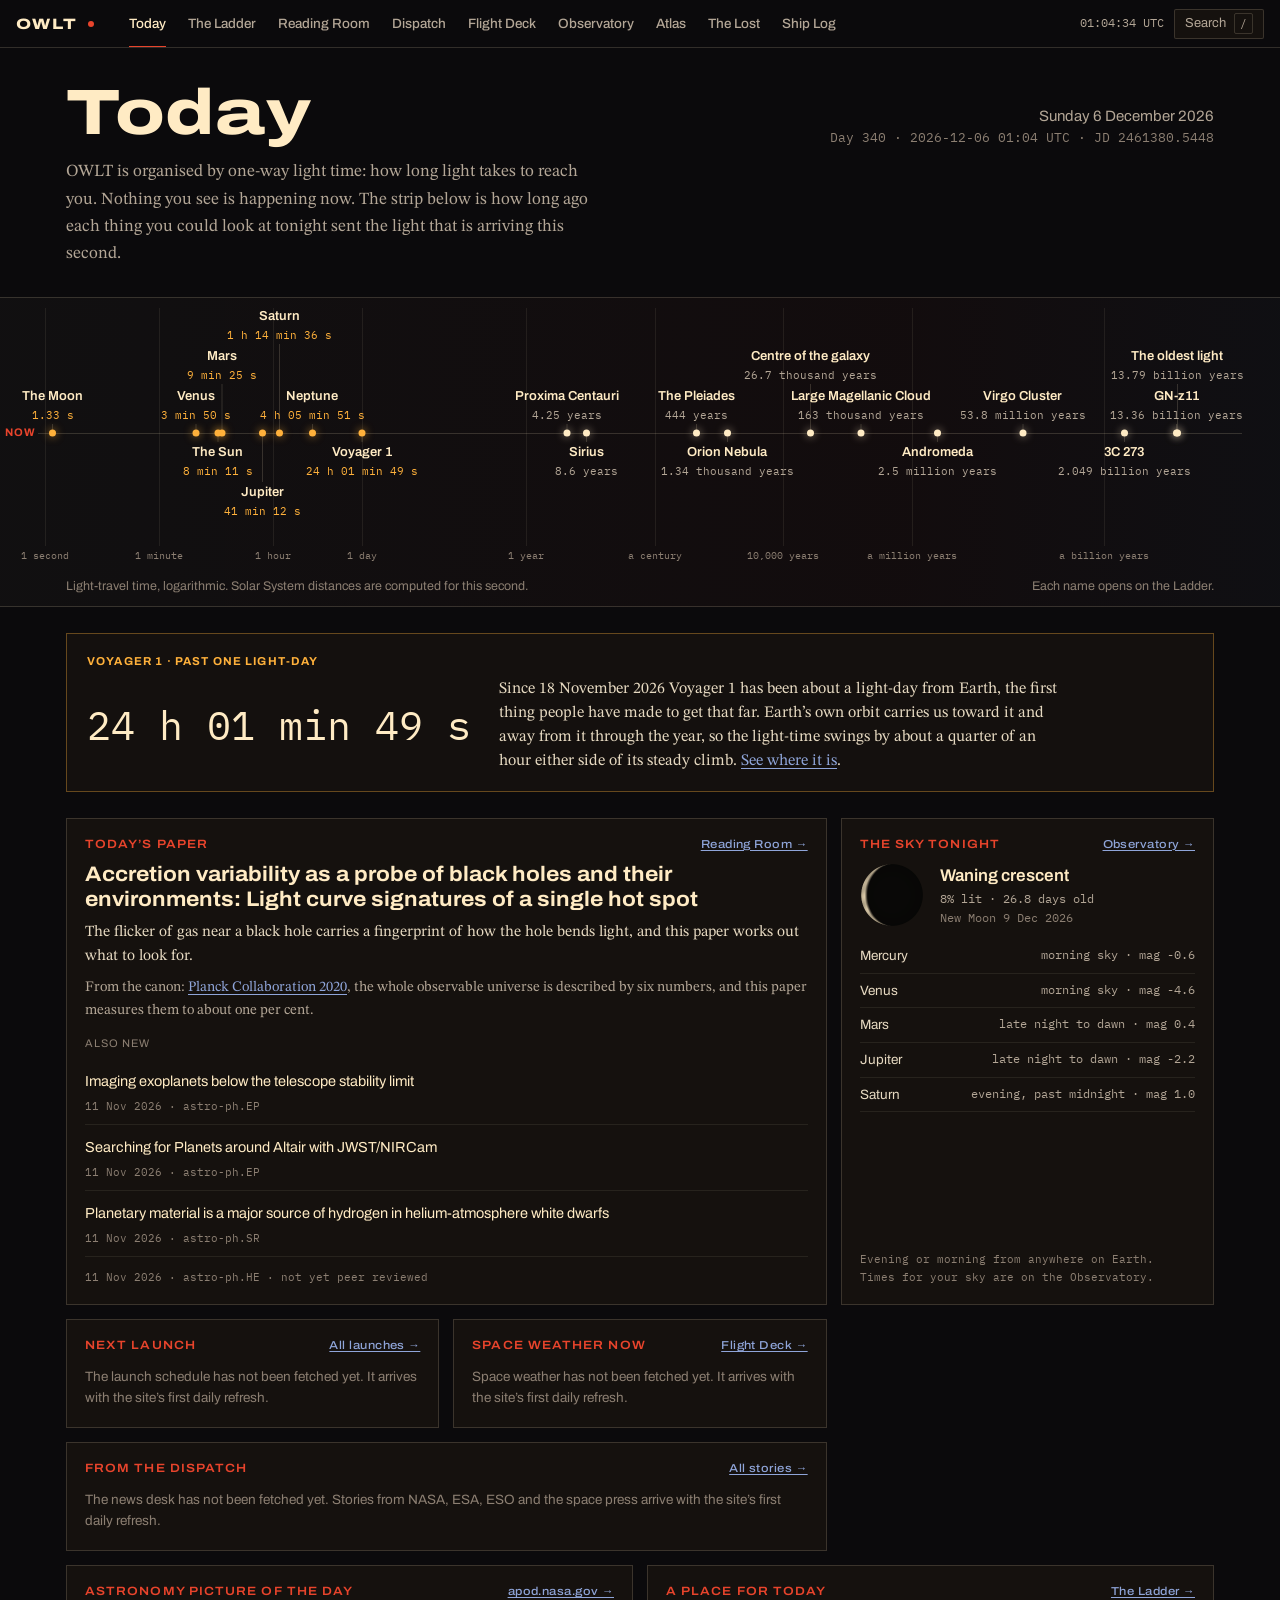
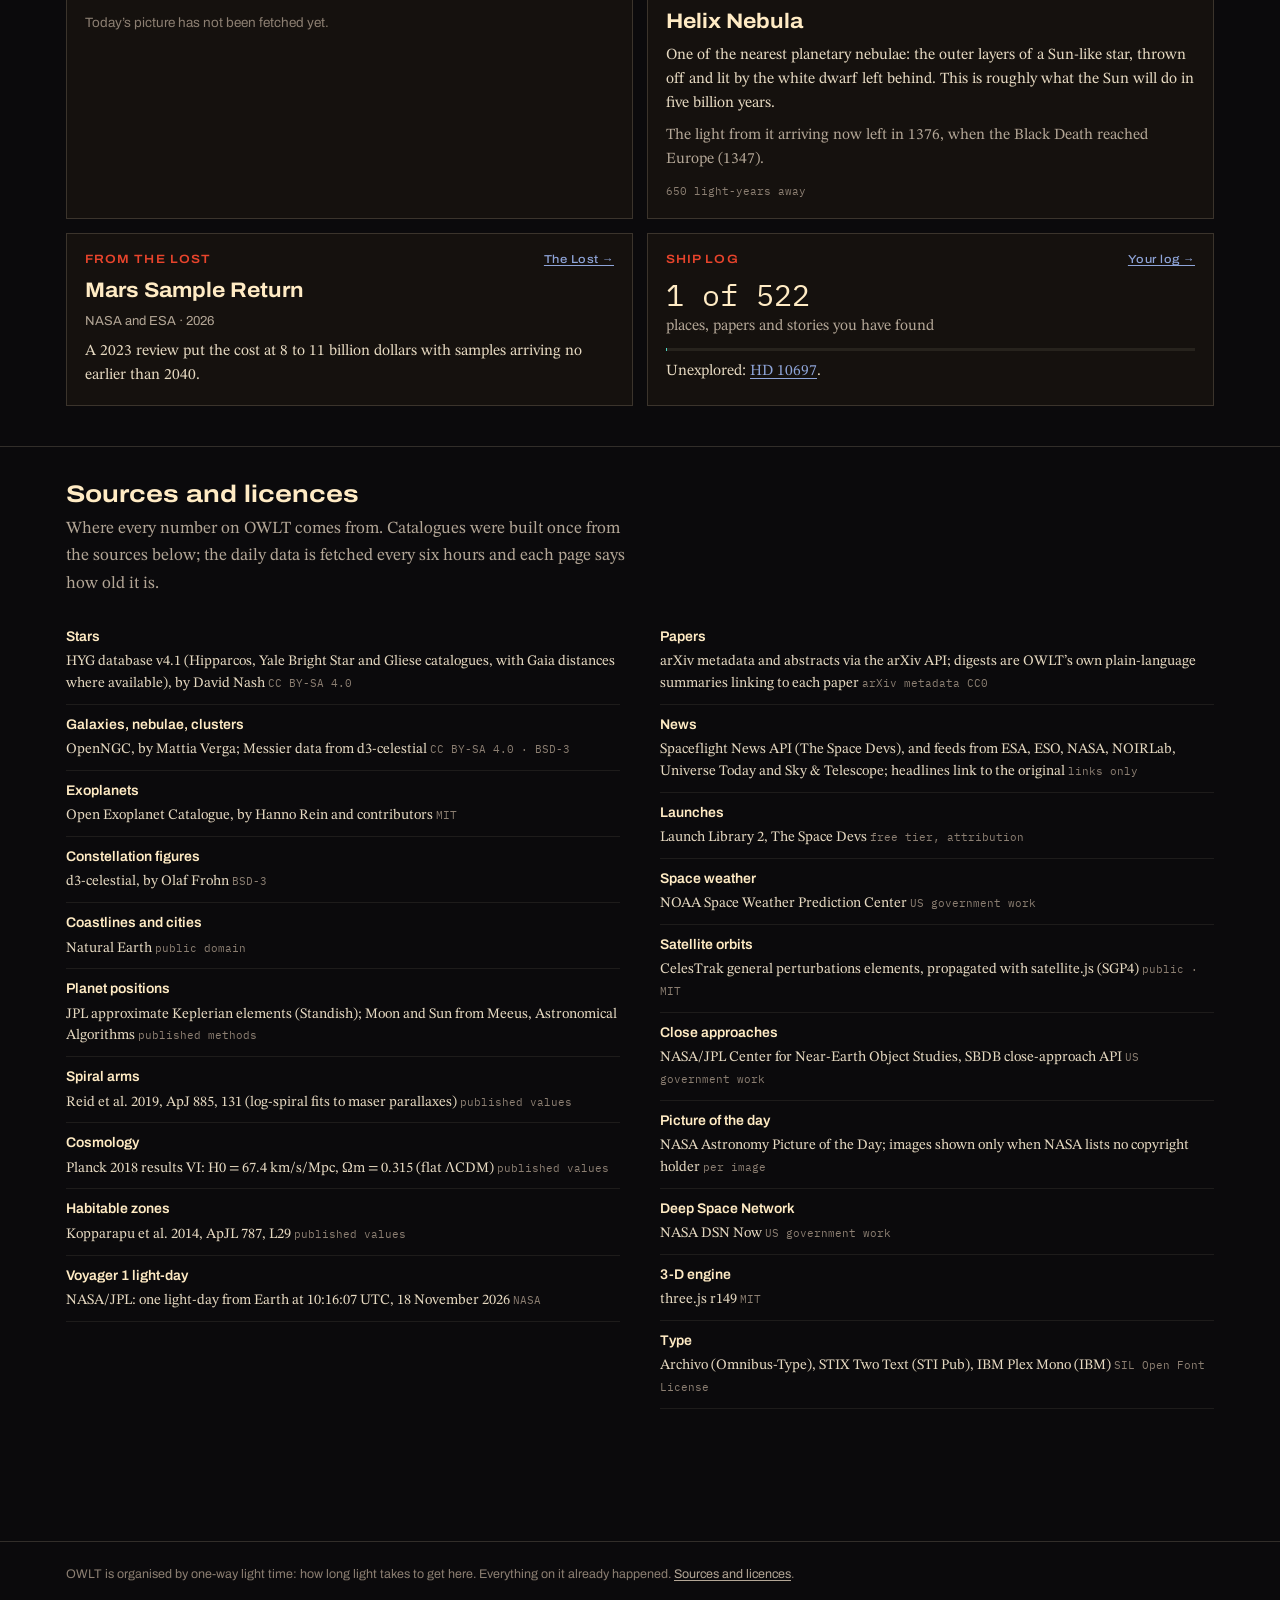
==== index.html @ fd139636 "Today: the light arriving now, Voyager's light-day, the day's paper, sky, launches, space weather, n" ====
<!doctype html>
<html lang="en">
<head>
<meta charset="utf-8">
<meta name="viewport" content="width=device-width,initial-scale=1,viewport-fit=cover">
<title>OWLT · Today</title>
<meta name="description" content="OWLT is organised by one-way light time: how long light takes to reach you. Today’s light, today’s paper, the sky tonight, launches, space weather and news.">
<link rel="stylesheet" href="css/core.css">
<style>
/* Today is an almanac page: one strip of the light arriving now, then the day in cards.
   The strip is the site's idea in one picture: everything you see already happened, and the axis is how long ago. */
.mast{padding-block:30px 8px}
.mast .row{display:flex;justify-content:space-between;align-items:flex-end;gap:12px 24px;flex-wrap:wrap}
.mast h1{font-size:clamp(34px,6vw,64px);font-stretch:125%;font-weight:800;letter-spacing:.01em}
.mast .date{font-family:var(--f-display);font-size:15px;color:var(--mute);text-align:right}
.mast .date b{display:block;font-family:var(--f-data);font-weight:400;font-size:13px;color:var(--faint);font-variant-numeric:tabular-nums}
.mast .lede{margin-top:10px;max-width:66ch;color:var(--mute);font-size:17px}

.strip-wrap{margin-top:22px;border-top:1px solid var(--hair);border-bottom:1px solid var(--hair);background:linear-gradient(90deg,rgba(255,235,196,.025),rgba(232,68,44,.03) 70%,rgba(143,165,217,.03))}
.strip-scroll{overflow-x:auto;scrollbar-width:thin;scrollbar-color:var(--dust3) transparent}
.strip{position:relative;height:270px;min-width:1100px;margin:0 auto;max-width:1400px}
.strip .axis{position:absolute;left:3%;right:3%;top:50%;height:1px;background:var(--hair)}
.strip .tick{position:absolute;top:10px;bottom:22px;width:1px;background:var(--hair2)}
.strip .tick span{position:absolute;bottom:-18px;left:0;transform:translateX(-50%);font-family:var(--f-data);font-size:10px;color:var(--faint);white-space:nowrap}
.strip .m{position:absolute;transform:translateX(-50%);text-decoration:none;color:var(--text);text-align:center;white-space:nowrap;font-family:var(--f-display)}
.strip .m::before{content:"";position:absolute;left:50%;width:1px;background:var(--hair);transform:translateX(-50%)}
.strip .m.up::before{top:100%;height:var(--h,9px)}
.strip .m.dn::before{bottom:100%;height:var(--h,9px)}
.strip .m .dot{position:absolute;left:50%;width:7px;height:7px;border-radius:50%;transform:translate(-50%,-50%);background:var(--starlight);box-shadow:0 0 8px rgba(255,235,196,.6)}
.strip .m.up .dot{top:calc(100% + var(--h,9px))} .strip .m.dn .dot{bottom:calc(100% + var(--h,9px));transform:translate(-50%,50%)}
.strip .m.live .dot{background:var(--sodium);box-shadow:0 0 8px rgba(255,177,59,.7)}
.strip .m .n{display:block;font-size:13px;font-weight:600;color:var(--starlight)}
.strip .m .v{display:block;font-family:var(--f-data);font-size:11px;color:var(--mute);font-variant-numeric:tabular-nums}
.strip .m:hover .n{color:var(--o3)}
.strip .m.live .v{color:var(--sodium)}
.strip .now{position:absolute;left:.4%;top:50%;transform:translateY(-50%);font-family:var(--f-display);font-size:11px;font-weight:700;letter-spacing:.1em;color:var(--ha)}
.strip-cap{display:flex;justify-content:space-between;gap:16px;flex-wrap:wrap;padding-block:8px 10px;font-family:var(--f-display);font-size:12.5px;color:var(--faint)}

.event{margin-top:26px;display:grid;grid-template-columns:auto 1fr;gap:6px 28px;align-items:center;padding:18px 20px;border:1px solid rgba(255,177,59,.35);background:rgba(255,177,59,.035)}
.event .k{grid-column:1 / -1;font-family:var(--f-display);font-size:11.5px;font-weight:700;letter-spacing:.1em;text-transform:uppercase;color:var(--sodium)}
.event .clock{font-family:var(--f-data);font-size:clamp(26px,4vw,40px);color:var(--starlight);font-variant-numeric:tabular-nums;white-space:nowrap}
.event p{font-size:16px;line-height:1.5;max-width:70ch}
@media (max-width:700px){.event{grid-template-columns:1fr}}

.grid{display:grid;grid-template-columns:repeat(12,minmax(0,1fr));gap:14px;margin-top:26px;padding-bottom:40px}
.card{grid-column:span 4;border:1px solid var(--hair);background:var(--dust);padding:16px 18px 18px;min-width:0;display:flex;flex-direction:column}
.card.w8{grid-column:span 8} .card.w6{grid-column:span 6} .card.w12{grid-column:span 12}
.card > .eyebrow{margin-bottom:8px;display:flex;justify-content:space-between;gap:10px;align-items:baseline}
.card > .eyebrow a{font-family:var(--f-display);font-size:11.5px;letter-spacing:.04em;text-transform:none;font-weight:500}
.card h2{font-size:21px;line-height:1.2;font-stretch:108%}
.card h2 a{color:inherit;text-decoration:none} .card h2 a:hover{color:var(--o3)}
.card p{font-size:15.5px;line-height:1.55;margin-top:8px}
.card .meta{margin-top:auto;padding-top:12px;font-family:var(--f-data);font-size:11px;color:var(--faint)}
.card .empty{color:var(--faint);font-family:var(--f-display);font-size:13.5px;margin-top:4px}
@media (max-width:980px){.card,.card.w8,.card.w6{grid-column:span 6}}
@media (max-width:680px){.card,.card.w8,.card.w6,.card.w12{grid-column:span 12}}

.big{font-family:var(--f-data);font-size:30px;color:var(--starlight);font-variant-numeric:tabular-nums;line-height:1.15}
.moonrow{display:flex;gap:16px;align-items:center}
.moonrow canvas{flex:none}
.planets{list-style:none;margin:12px 0 0;padding:0}
.planets li{display:flex;justify-content:space-between;gap:10px;padding:6px 0;border-bottom:1px solid var(--hair2);font-family:var(--f-display);font-size:13.5px}
.planets li span:last-child{font-family:var(--f-data);font-size:12px;color:var(--mute);text-align:right}
.heads{list-style:none;margin:6px 0 0;padding:0}
.heads li{padding:9px 0;border-bottom:1px solid var(--hair2)}
.heads a{font-family:var(--f-display);font-size:14.5px;color:var(--starlight);text-decoration:none;line-height:1.35}
.heads a:hover{color:var(--o3)}
.heads .s{display:block;font-family:var(--f-data);font-size:10.5px;color:var(--faint);margin-top:3px}
.sw{display:grid;grid-template-columns:repeat(3,minmax(0,1fr));gap:10px;margin-top:6px}
.sw div{border-left:1px solid var(--hair);padding-left:10px}
.sw b{display:block;font-family:var(--f-data);font-weight:400;font-size:22px;color:var(--starlight)}
.sw span{font-family:var(--f-display);font-size:11.5px;color:var(--faint)}
.sw .hot b{color:var(--sodium)}
.apod img{display:block;width:100%;height:auto;max-height:340px;object-fit:cover;margin-top:6px;border:1px solid var(--hair2)}
.log-bar{height:3px;background:var(--hair2);margin-top:10px}
.log-bar i{display:block;height:100%;background:var(--o3)}

.sources{border-top:1px solid var(--hair);padding-block:34px 60px;scroll-margin-top:calc(var(--nav-h) + 10px)}
.sources h2{font-size:24px;font-stretch:118%}
.sources .lede{margin-top:8px;color:var(--mute);max-width:70ch}
.sources dl{columns:2 420px;column-gap:40px;margin:20px 0 0}
.sources .s{break-inside:avoid;padding:9px 0;border-bottom:1px solid var(--hair2)}
.sources dt{font-family:var(--f-display);font-size:14px;font-weight:600;color:var(--starlight)}
.sources dd{margin:3px 0 0;font-size:14.5px;line-height:1.5;color:var(--text)}
.sources dd small{font-family:var(--f-data);font-size:11px;color:var(--faint)}
</style>
</head>
<body>
<main>
  <header class="wrap mast">
    <div class="row"><h1>Today</h1><div class="date" id="date"></div></div>
    <p class="lede">OWLT is organised by one-way light time: how long light takes to reach you. Nothing you see is happening now. The strip below is how long ago each thing you could look at tonight sent the light that is arriving this second.</p>
  </header>
  <section class="strip-wrap" aria-label="The light arriving now">
    <div class="strip-scroll"><div class="strip" id="strip"><div class="axis"></div><div class="now">NOW</div></div></div>
    <div class="wrap strip-cap"><span>Light-travel time, logarithmic. Solar System distances are computed for this second.</span><span>Each name opens on the Ladder.</span></div>
  </section>
  <div class="wrap">
    <section class="event" id="event" hidden></section>
    <div class="grid" id="grid"></div>
  </div>
  <section class="sources" id="sources"><div class="wrap">
    <h2>Sources and licences</h2>
    <p class="lede">Where every number on OWLT comes from. Catalogues were built once from the sources below; the daily data is fetched every six hours and each page says how old it is.</p>
    <dl id="srcs"></dl>
  </div></section>
</main>
<script src="js/core.js"></script>
<script src="js/astro.js"></script>
<script src="js/registry.js"></script>
<script src="js/today.js"></script>
</body>
</html>
---- css/core.css ----
/* OWLT — shared design system.
   Layout: one fixed 48px bar; below it every section owns its own design language.
   Colour is taken from the sky itself, not from a swatch tool:
     --ha        hydrogen-alpha emission, 656.28 nm
     --o3        doubly ionised oxygen [O III], 500.7 nm   (interactive states only)
     --sodium    sodium D line, 589.0 nm                    (warnings, lamps)
     --bstar     a B-class star, ~15 000 K blackbody        (links, data highlights)
     --starlight a G-class star, ~5 800 K blackbody         (this is "white")
   The ground is warm because the sky is: most stars are K and M dwarfs.
   One committed dark look on purpose: this is a night sky. */
:root{
  color-scheme:dark;
  --void:#0B0A0C; --dust:#15110E; --dust2:#1F1914; --dust3:#2B231C;
  --starlight:#FFEBC4; --text:#E6D9C1; --mute:#B3A696; --faint:#8C7F72;
  --ha:#E8442C; --o3:#4FD8C4; --sodium:#FFB13B; --bstar:#8FA5D9;
  --hair:rgba(255,235,196,.16); --hair2:rgba(255,235,196,.08);
  --f-display:"OWLT Display","Archivo","Helvetica Neue",Arial,sans-serif;
  --f-text:"OWLT Text","STIX Two Text","Iowan Old Style","Palatino Linotype",Georgia,serif;
  --f-data:"OWLT Mono","IBM Plex Mono",ui-monospace,"SF Mono","Cascadia Mono",Menlo,Consolas,monospace;
  --nav-h:48px;
  --gut-l:max(16px,env(safe-area-inset-left,0px)); --gut-r:max(16px,env(safe-area-inset-right,0px));
  --ease:cubic-bezier(.2,.7,.3,1);
  padding:env(safe-area-inset-top,0px) 0 env(safe-area-inset-bottom,0px);
}
@font-face{font-family:"OWLT Display";src:url(../fonts/archivo-var.woff2) format("woff2");font-weight:100 900;font-stretch:62% 125%;font-display:swap}
@font-face{font-family:"OWLT Text";src:url(../fonts/stix-var.woff2) format("woff2");font-weight:400 700;font-style:normal;font-display:swap}
@font-face{font-family:"OWLT Text";src:url(../fonts/stix-var-italic.woff2) format("woff2");font-weight:400 700;font-style:italic;font-display:swap}
@font-face{font-family:"OWLT Mono";src:url(../fonts/plex-mono-400.woff2) format("woff2");font-weight:400;font-display:swap}
@font-face{font-family:"OWLT Mono";src:url(../fonts/plex-mono-500.woff2) format("woff2");font-weight:500;font-display:swap}

*,*::before,*::after{box-sizing:border-box}
html{height:100%;-webkit-text-size-adjust:100%}
body{margin:0;min-height:100%;background:var(--void);color:var(--text);font-family:var(--f-text);font-size:17px;line-height:1.6;
  -webkit-font-smoothing:antialiased;text-rendering:optimizeLegibility}
h1,h2,h3,h4{font-family:var(--f-display);font-stretch:112%;font-weight:700;line-height:1.1;margin:0;color:var(--starlight);text-wrap:balance}
p{margin:0}
a{color:var(--bstar);text-decoration-thickness:1px;text-underline-offset:.18em}
a:hover{color:var(--o3)}
button,input,select{font:inherit;color:inherit}
:focus-visible{outline:1px solid var(--o3);outline-offset:3px}
img{max-width:100%}
[hidden]{display:none!important}
.num{font-family:var(--f-data);font-variant-numeric:tabular-nums;font-feature-settings:"tnum" 1,"zero" 1}
.sr{position:absolute;width:1px;height:1px;overflow:hidden;clip-path:inset(50%);white-space:nowrap}

/* ── navigation bar ── */
#owlt-nav{position:fixed;inset:0 0 auto 0;height:calc(var(--nav-h) + env(safe-area-inset-top,0px));z-index:200;
  padding:env(safe-area-inset-top,0px) var(--gut-r) 0 var(--gut-l);display:flex;align-items:stretch;gap:4px;
  background:var(--void);border-bottom:1px solid var(--hair)}
#owlt-nav .mark{display:flex;align-items:center;padding-right:14px;margin-right:6px;text-decoration:none;
  font-family:var(--f-display);font-stretch:125%;font-weight:800;font-size:15px;letter-spacing:.14em;color:var(--starlight);flex:none}
#owlt-nav .mark::after{content:"";width:6px;height:6px;margin-left:10px;background:var(--ha);border-radius:50%}
#owlt-nav nav{display:flex;align-items:stretch;flex:1;min-width:0;overflow-x:auto;scrollbar-width:none}
#owlt-nav nav::-webkit-scrollbar{display:none}
#owlt-nav nav a{position:relative;display:flex;align-items:center;padding:0 11px;white-space:nowrap;text-decoration:none;
  font-family:var(--f-display);font-stretch:100%;font-weight:500;font-size:13.5px;color:var(--mute);transition:color .18s}
#owlt-nav nav a:hover{color:var(--starlight)}
#owlt-nav nav a[aria-current=page]{color:var(--starlight)}
#owlt-nav nav a[aria-current=page]::after{content:"";position:absolute;left:11px;right:11px;bottom:-1px;height:2px;background:var(--ha)}
#owlt-nav .tools{display:flex;align-items:center;gap:10px;flex:none;padding-left:8px}
#owlt-nav .clock{font-family:var(--f-data);font-size:11.5px;color:var(--mute);font-variant-numeric:tabular-nums}
.owlt-find{display:flex;align-items:center;gap:8px;height:30px;padding:0 10px;background:var(--dust);border:1px solid var(--hair);
  border-radius:2px;color:var(--mute);cursor:pointer;font-family:var(--f-display);font-size:13px}
.owlt-find:hover{border-color:var(--o3);color:var(--o3)}
.owlt-find kbd{font-family:var(--f-data);font-size:10.5px;padding:1px 5px;border:1px solid var(--hair);border-radius:2px;color:var(--mute)}
body.has-nav{padding-top:var(--nav-h)}
@media (max-width:820px){#owlt-nav .clock{display:none}.owlt-find span{display:none}}

/* ── search palette ── */
#owlt-pal{position:fixed;inset:0;z-index:400;display:none;justify-content:center;align-items:flex-start;
  padding:calc(var(--nav-h) + env(safe-area-inset-top,0px) + 5vh) var(--gut-r) 0 var(--gut-l);background:rgba(6,5,7,.84)}
#owlt-pal.on{display:flex}
#owlt-pal .box{width:min(640px,100%);background:var(--dust);border:1px solid var(--hair);display:flex;flex-direction:column;max-height:70vh}
#owlt-pal input{width:100%;padding:15px 16px;background:transparent;border:0;border-bottom:1px solid var(--hair);outline:0;
  color:var(--starlight);font-family:var(--f-display);font-size:17px}
#owlt-pal input::placeholder{color:var(--faint)}
#owlt-pal .list{overflow-y:auto;scrollbar-width:thin;scrollbar-color:var(--dust3) transparent}
#owlt-pal .grp{padding:9px 16px 4px;font-family:var(--f-display);font-size:12px;font-weight:600;color:var(--faint)}
#owlt-pal a.it{display:flex;align-items:baseline;gap:12px;padding:8px 16px;text-decoration:none;color:var(--text);border-left:2px solid transparent}
#owlt-pal a.it .n{flex:1;min-width:0;overflow:hidden;text-overflow:ellipsis;white-space:nowrap;font-family:var(--f-display);font-size:14.5px}
#owlt-pal a.it .k{flex:none;font-family:var(--f-display);font-size:11.5px;color:var(--ha)}
#owlt-pal a.it .d{flex:none;font-family:var(--f-data);font-size:11px;color:var(--mute);max-width:40%;overflow:hidden;text-overflow:ellipsis;white-space:nowrap}
#owlt-pal a.it.sel{background:var(--dust2);border-left-color:var(--o3)}
#owlt-pal a.it.sel .n{color:var(--o3)}
#owlt-pal .foot{display:flex;gap:16px;flex-wrap:wrap;padding:9px 16px;border-top:1px solid var(--hair);font-family:var(--f-data);font-size:10.5px;color:var(--faint)}

/* ── shared pieces ── */
.wrap{max-width:1180px;margin:0 auto;padding-left:var(--gut-l);padding-right:var(--gut-r)}
.btn{display:inline-flex;align-items:center;gap:8px;min-height:32px;padding:0 13px;background:transparent;border:1px solid var(--hair);
  border-radius:2px;color:var(--text);cursor:pointer;font-family:var(--f-display);font-size:13px;font-weight:500;text-decoration:none;
  white-space:nowrap;transition:border-color .18s,color .18s,background .18s}
.btn:hover{border-color:var(--o3);color:var(--o3)}
.btn[aria-pressed=true],.btn.on{border-color:var(--o3);color:var(--o3);background:rgba(79,216,196,.07)}
.btn:disabled{opacity:.45;cursor:default;border-color:var(--hair);color:var(--mute)}
.chip{display:inline-flex;align-items:center;gap:6px;padding:2px 9px;border:1px solid var(--hair);border-radius:999px;
  font-family:var(--f-display);font-size:12px;color:var(--mute);text-decoration:none;white-space:nowrap;max-width:100%;overflow:hidden;text-overflow:ellipsis}
a.chip:hover{border-color:var(--o3);color:var(--o3)}
.chip.unseen{border-style:dashed}
.chip .dot{width:5px;height:5px;border-radius:50%;background:currentColor;flex:none}
.stamp{font-family:var(--f-data);font-size:10.5px;color:var(--faint);font-variant-numeric:tabular-nums}
.stamp b{font-weight:400;color:var(--mute)}
.stamp.stale b{color:var(--sodium)}
.kv{display:grid;grid-template-columns:auto 1fr;gap:5px 18px;margin:0}
.kv dt{font-family:var(--f-display);color:var(--mute);font-size:12.5px}
.kv dd{margin:0;font-family:var(--f-data);font-variant-numeric:tabular-nums;color:var(--starlight);font-size:12.5px;text-align:right;min-width:0;overflow-wrap:anywhere}
.threads{display:flex;flex-wrap:wrap;gap:6px;align-items:center}
.threads .lead{font-family:var(--f-display);font-size:12.5px;color:var(--faint);margin-right:4px}
.notice{padding:10px 14px;border:1px solid var(--hair);border-left:2px solid var(--sodium);background:var(--dust);
  font-family:var(--f-display);font-size:13px;color:var(--text)}
.eyebrow{font-family:var(--f-display);font-stretch:112%;font-weight:600;font-size:12px;letter-spacing:.09em;text-transform:uppercase;color:var(--ha)}
#owlt-foot{margin-top:72px;border-top:1px solid var(--hair);padding-block:22px 34px;
  font-family:var(--f-display);font-size:12.5px;color:var(--faint);line-height:1.7}
#owlt-foot a{color:var(--mute)}
@media (prefers-reduced-motion:reduce){*,*::before,*::after{animation-duration:.01ms!important;animation-iteration-count:1!important;transition-duration:.01ms!important;scroll-behavior:auto!important}}
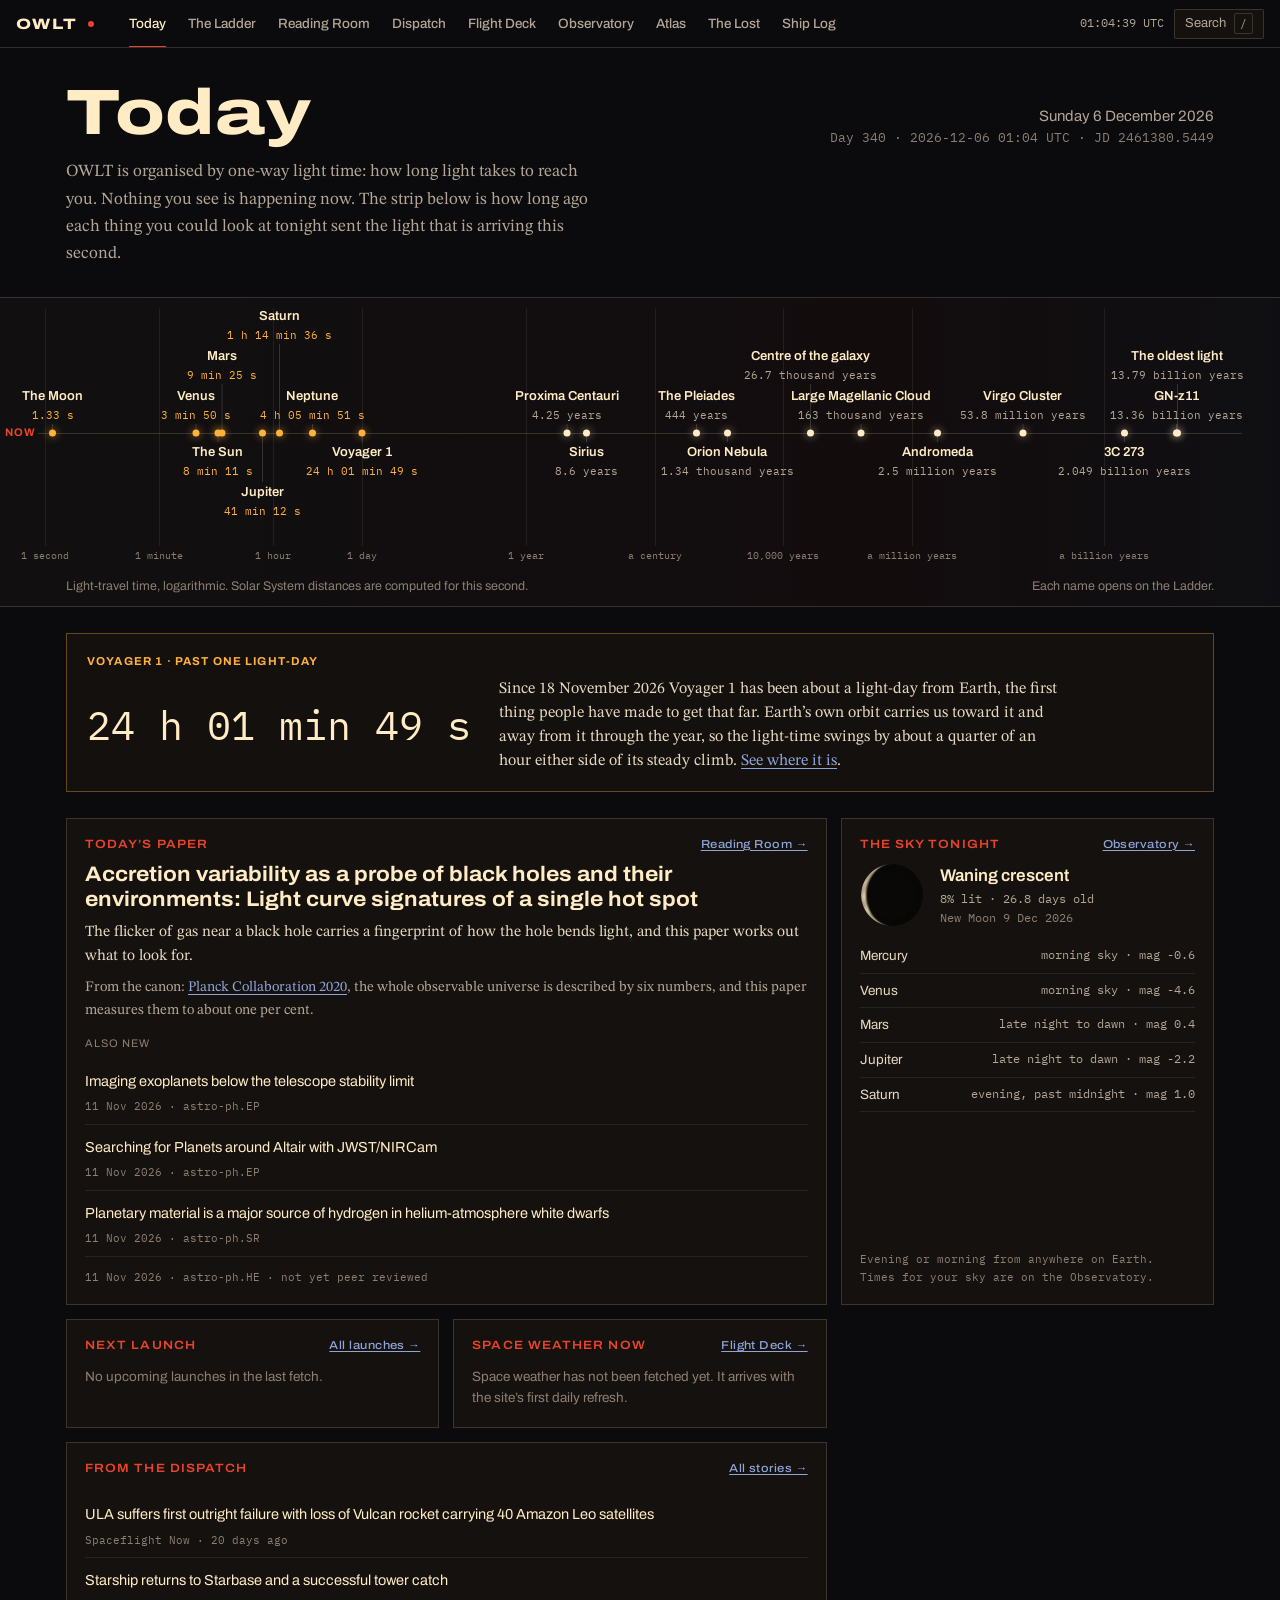
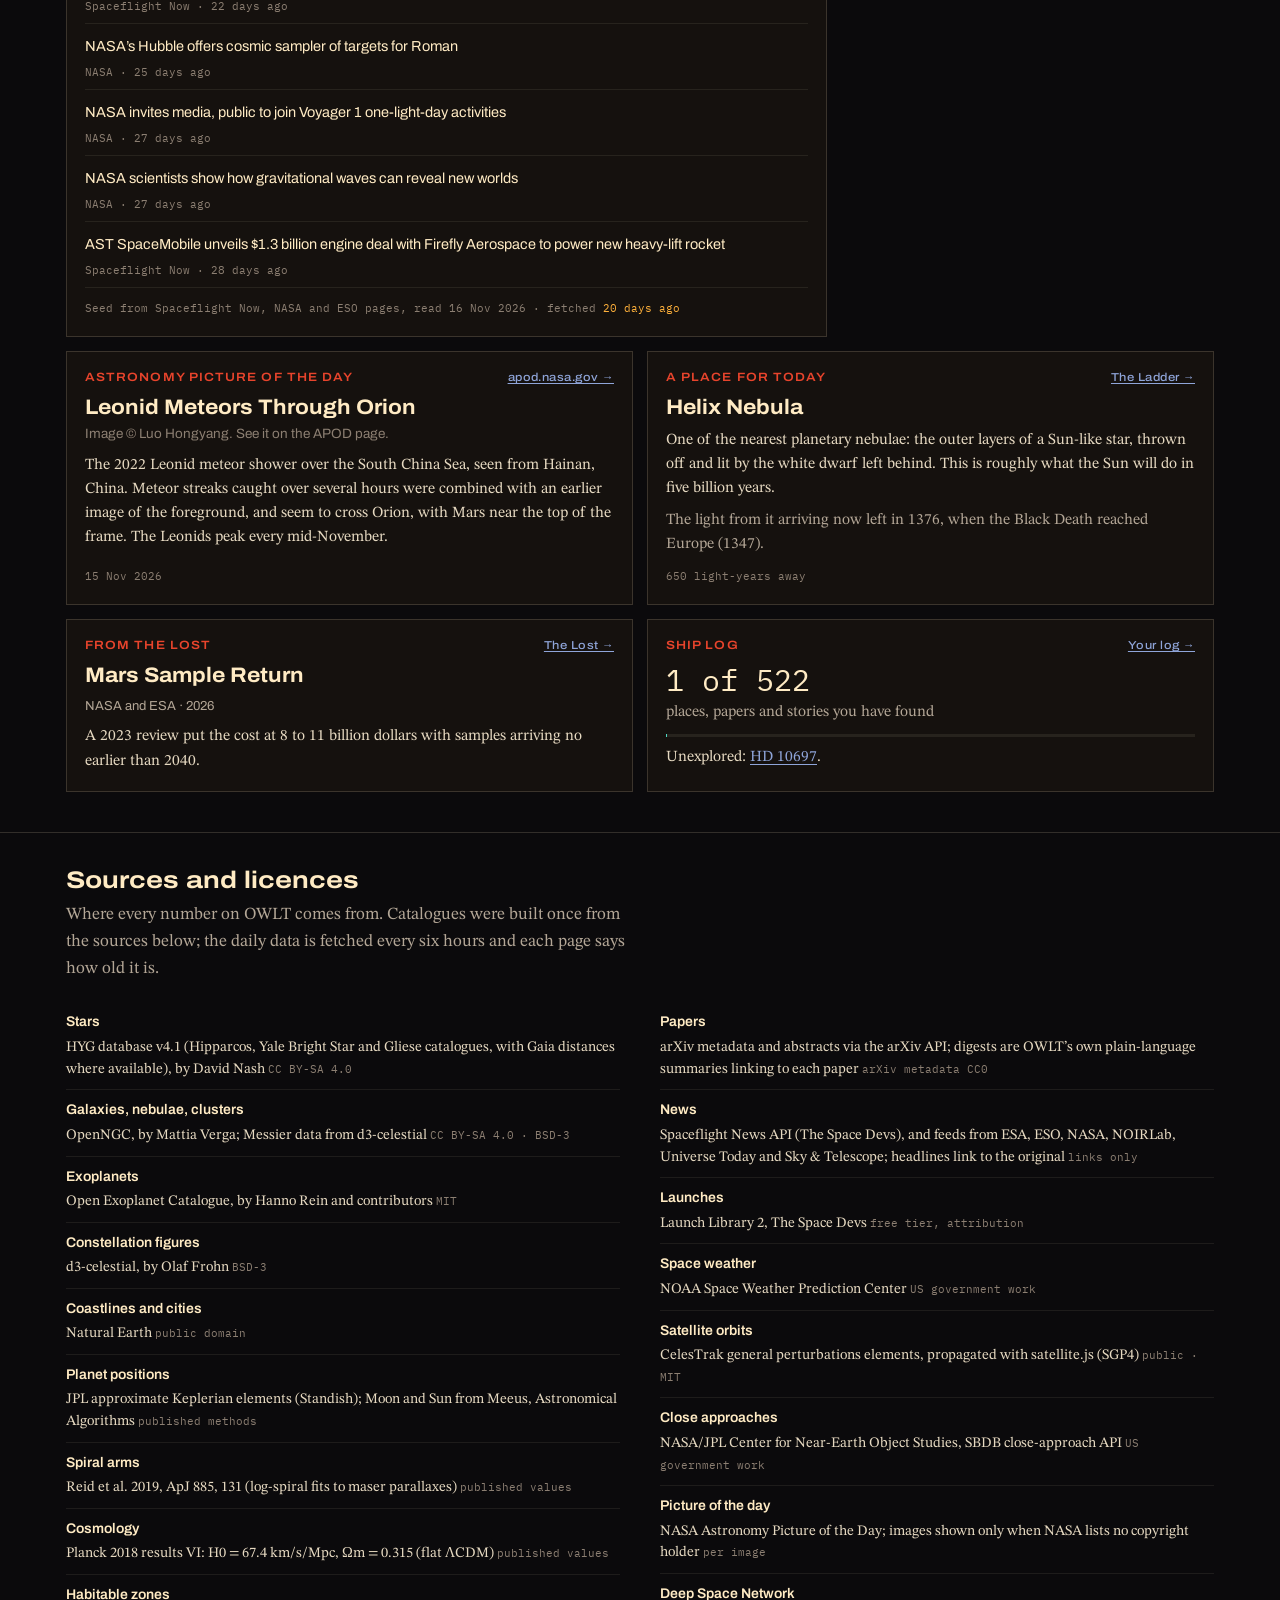
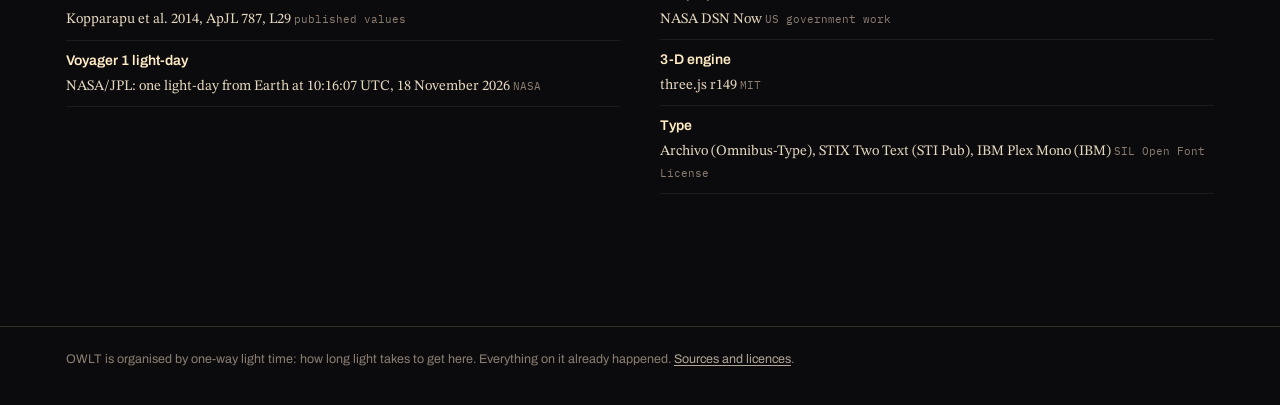
==== commit 61869bce: "Still teletype under reduced motion; swipe hint on the light strip Co-Authored-By: Claude Opus 5.5 <" ====
--- a/index.html
+++ b/index.html
@@ -35,6 +35,8 @@
 .strip .m.live .v{color:var(--sodium)}
 .strip .now{position:absolute;left:.4%;top:50%;transform:translateY(-50%);font-family:var(--f-display);font-size:11px;font-weight:700;letter-spacing:.1em;color:var(--ha)}
 .strip-cap{display:flex;justify-content:space-between;gap:16px;flex-wrap:wrap;padding-block:8px 10px;font-family:var(--f-display);font-size:12.5px;color:var(--faint)}
+.strip-cap .swipe{display:none;color:var(--sodium)}
+@media (max-width:1100px){.strip-cap .swipe{display:inline}}
 
 .event{margin-top:26px;display:grid;grid-template-columns:auto 1fr;gap:6px 28px;align-items:center;padding:18px 20px;border:1px solid rgba(255,177,59,.35);background:rgba(255,177,59,.035)}
 .event .k{grid-column:1 / -1;font-family:var(--f-display);font-size:11.5px;font-weight:700;letter-spacing:.1em;text-transform:uppercase;color:var(--sodium)}
@@ -93,7 +95,7 @@
   </header>
   <section class="strip-wrap" aria-label="The light arriving now">
     <div class="strip-scroll"><div class="strip" id="strip"><div class="axis"></div><div class="now">NOW</div></div></div>
-    <div class="wrap strip-cap"><span>Light-travel time, logarithmic. Solar System distances are computed for this second.</span><span>Each name opens on the Ladder.</span></div>
+    <div class="wrap strip-cap"><span>Light-travel time, logarithmic. Solar System distances are computed for this second.</span><span class="swipe">Swipe along for the stars and galaxies →</span><span>Each name opens on the Ladder.</span></div>
   </section>
   <div class="wrap">
     <section class="event" id="event" hidden></section>
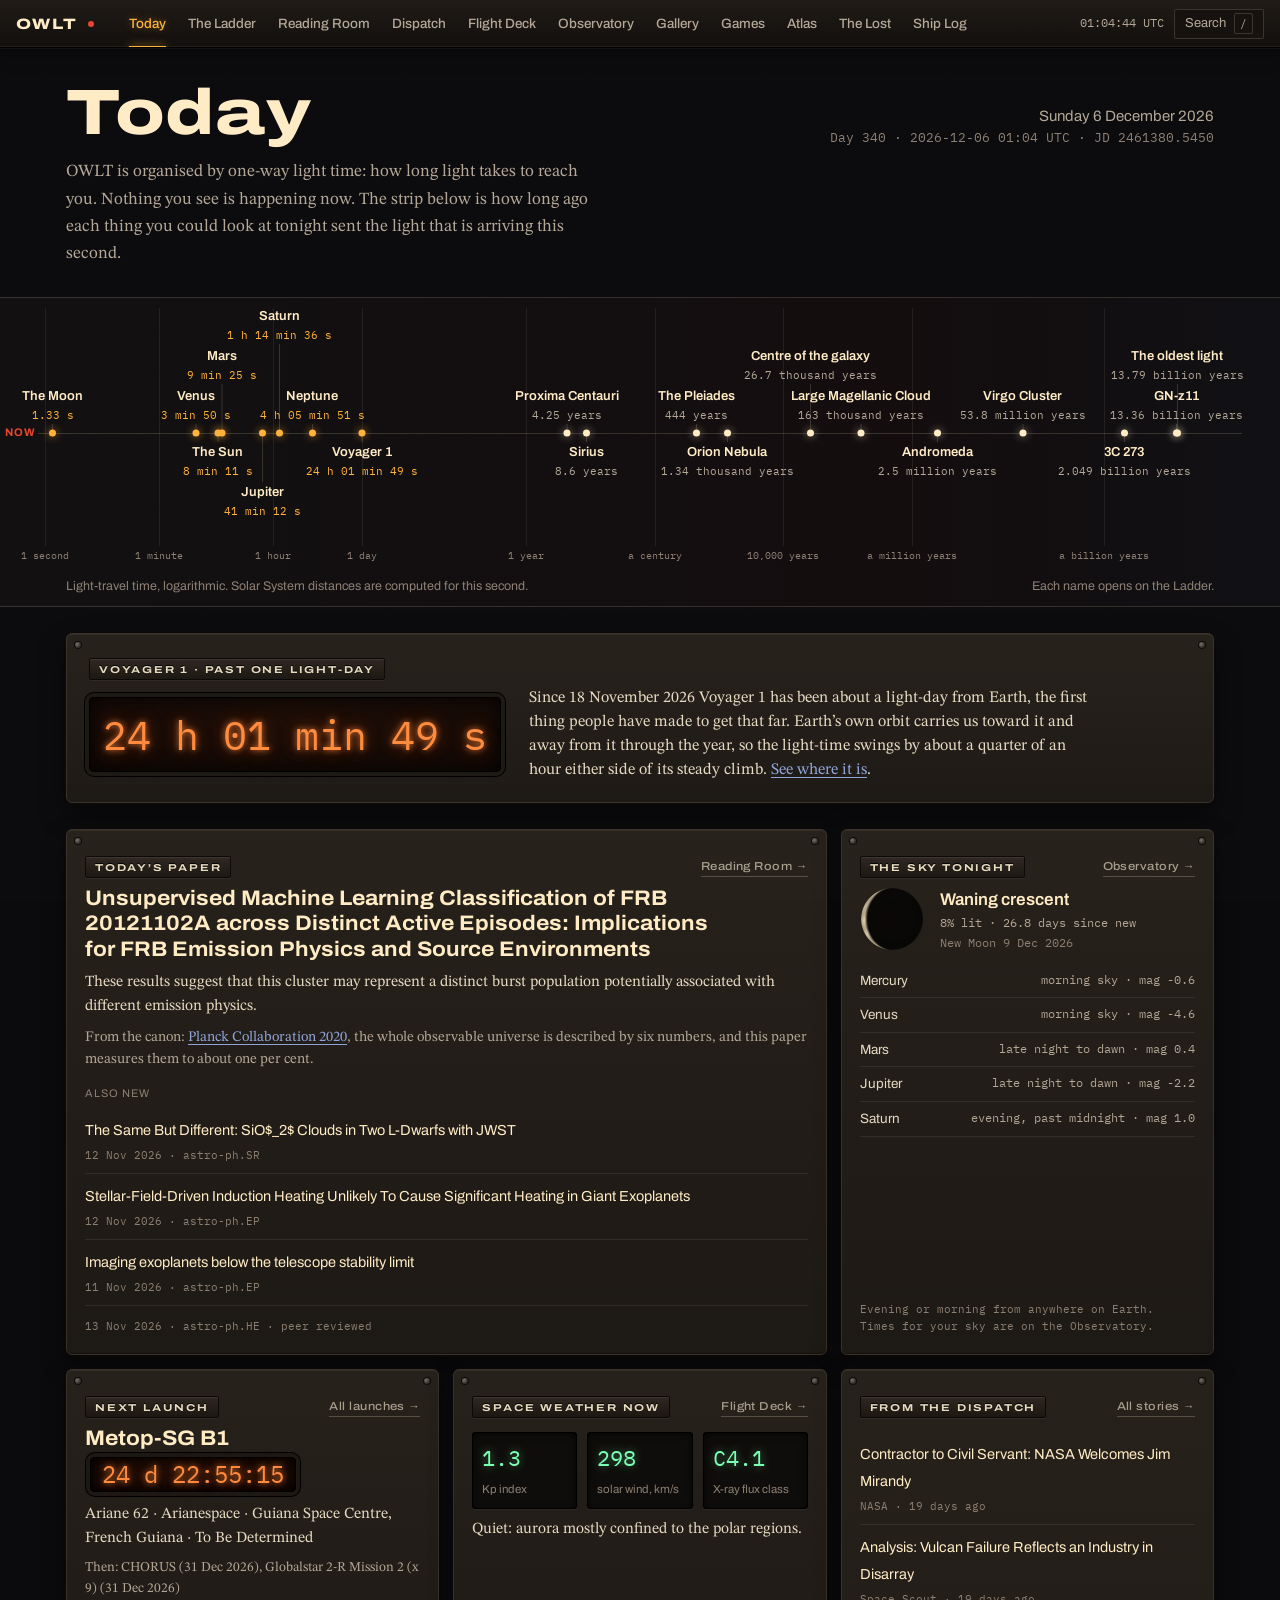
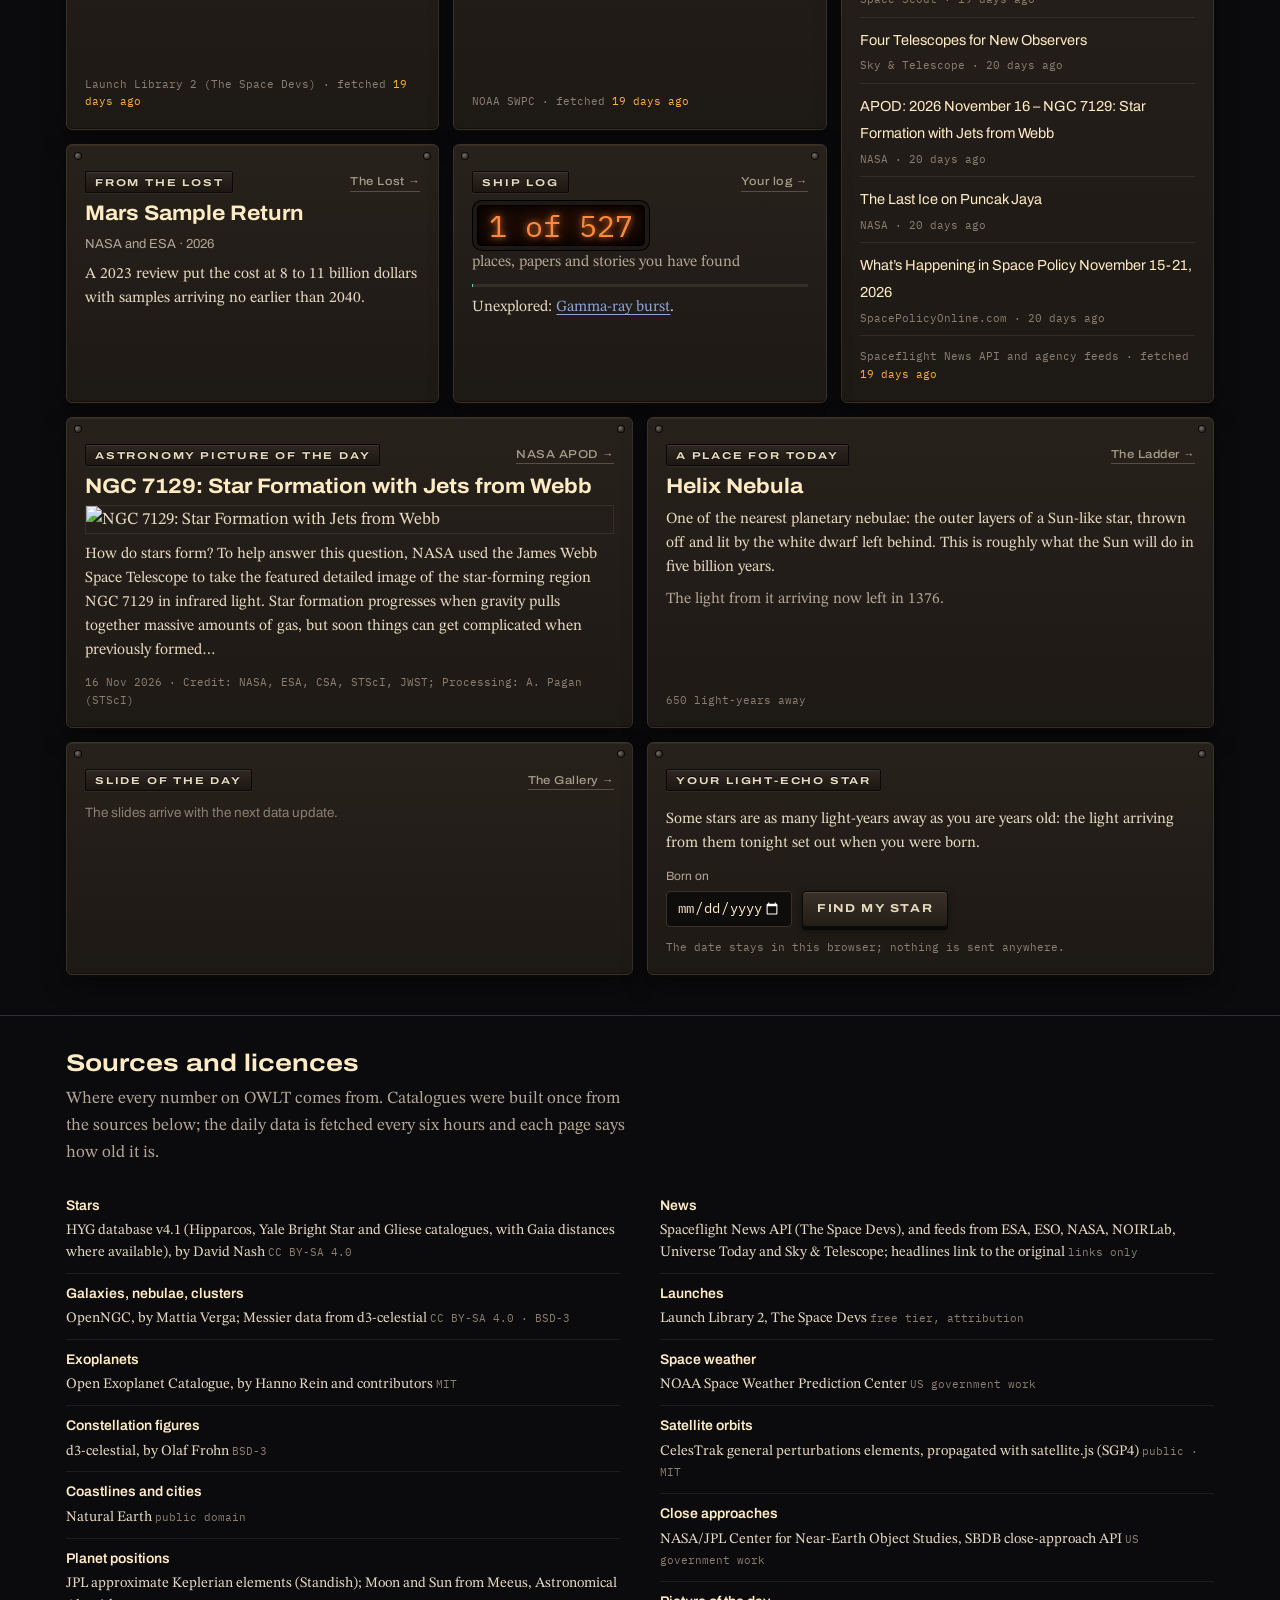
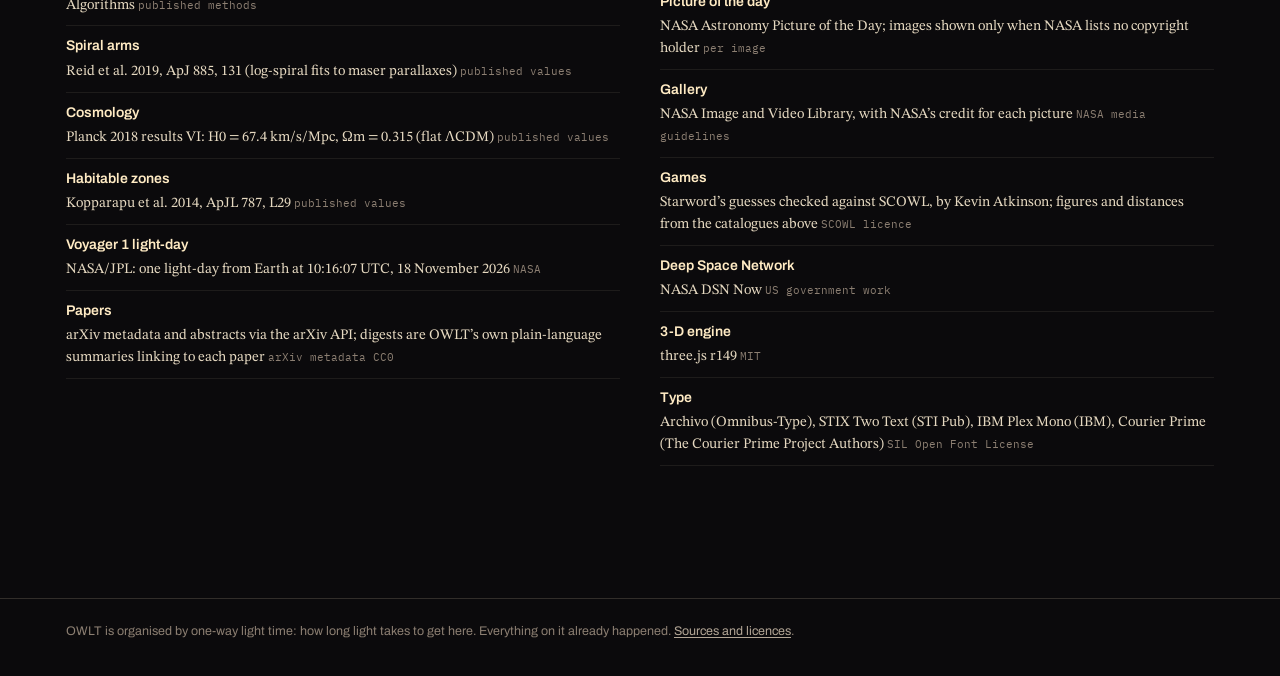
==== commit b19cfcf9: "Games, the Gallery, and one control room across every page Games (games.html): three puzzles a day, " ====
--- a/index.html
+++ b/index.html
@@ -47,6 +47,8 @@
 .grid{display:grid;grid-template-columns:repeat(12,minmax(0,1fr));gap:14px;margin-top:26px;padding-bottom:40px}
 .card{grid-column:span 4;border:1px solid var(--hair);background:var(--dust);padding:16px 18px 18px;min-width:0;display:flex;flex-direction:column}
 .card.w8{grid-column:span 8} .card.w6{grid-column:span 6} .card.w12{grid-column:span 12}
+/* the Dispatch runs down beside four short cards */
+.card.tall{grid-row:span 2}
 .card > .eyebrow{margin-bottom:8px;display:flex;justify-content:space-between;gap:10px;align-items:baseline}
 .card > .eyebrow a{font-family:var(--f-display);font-size:11.5px;letter-spacing:.04em;text-transform:none;font-weight:500}
 .card h2{font-size:21px;line-height:1.2;font-stretch:108%}
@@ -54,7 +56,7 @@
 .card p{font-size:15.5px;line-height:1.55;margin-top:8px}
 .card .meta{margin-top:auto;padding-top:12px;font-family:var(--f-data);font-size:11px;color:var(--faint)}
 .card .empty{color:var(--faint);font-family:var(--f-display);font-size:13.5px;margin-top:4px}
-@media (max-width:980px){.card,.card.w8,.card.w6{grid-column:span 6}}
+@media (max-width:980px){.card,.card.w8,.card.w6{grid-column:span 6} .card.tall{grid-row:auto}}
 @media (max-width:680px){.card,.card.w8,.card.w6,.card.w12{grid-column:span 12}}
 
 .big{font-family:var(--f-data);font-size:30px;color:var(--starlight);font-variant-numeric:tabular-nums;line-height:1.15}
@@ -85,6 +87,38 @@
 .sources dt{font-family:var(--f-display);font-size:14px;font-weight:600;color:var(--starlight)}
 .sources dd{margin:3px 0 0;font-size:14.5px;line-height:1.5;color:var(--text)}
 .sources dd small{font-family:var(--f-data);font-size:11px;color:var(--faint)}
+
+/* ── the retro skin: the cards as painted-steel panels on one console, each named by an engraved plate; the clocks and counters
+   in the orange glow of nixie tubes; the space-weather readings as small meter windows ── */
+.event{position:relative;border:1px solid #3a3129;border-radius:6px;background:linear-gradient(var(--panel2),var(--panel));padding:24px 22px 20px;
+  box-shadow:inset 0 1px 0 rgba(255,235,196,.06),0 2px 0 var(--rim),0 12px 28px rgba(0,0,0,.45)}
+.event .k{justify-self:start}
+.event .clock,.card .big{display:inline-block;justify-self:start;padding:6px 14px 5px;border-radius:5px;background:radial-gradient(120% 140% at 50% 30%,#1c0d06,#090403);
+  box-shadow:inset 0 0 0 1px #000,inset 0 0 18px rgba(0,0,0,.9),0 0 0 4px #1c1915,0 0 0 5px #000;color:var(--nixie);text-shadow:0 0 6px rgba(255,138,61,.85),0 0 18px rgba(255,90,20,.45)}
+.card .big{align-self:flex-start;margin:4px 0 2px 5px;padding:4px 12px 3px}
+.card{position:relative;border:1px solid #3a3129;border-radius:6px;background:linear-gradient(var(--panel2),var(--panel));padding:26px 18px 18px;
+  box-shadow:inset 0 1px 0 rgba(255,235,196,.06),inset 0 -1px 0 rgba(0,0,0,.35),0 2px 0 var(--rim),0 10px 24px rgba(0,0,0,.4)}
+.card::before,.card::after,.event::before,.event::after{content:"";position:absolute;top:8px;width:6px;height:6px;border-radius:50%;pointer-events:none;
+  background:radial-gradient(circle at 35% 35%,#7a726a,#2b2622 70%);box-shadow:0 0 0 1px #0b0a09,0 1px 0 rgba(255,235,196,.06)}
+.card::before,.event::before{left:8px}.card::after,.event::after{right:8px}
+.card > .eyebrow{align-items:center}
+.card > .eyebrow > span:first-child,.event .k{display:inline-block;padding:3px 9px 2px;border:1px solid #0b0907;border-radius:2px;background:linear-gradient(#2f2721,#1c1712);
+  box-shadow:inset 0 1px 0 rgba(255,235,196,.08),0 1px 0 rgba(255,235,196,.05);font-stretch:125%;font-weight:700;font-size:10px;letter-spacing:.18em;line-height:1.5;color:var(--engr);text-shadow:0 -1px 0 #000}
+.card > .eyebrow a{color:var(--engr2);text-decoration:none;border-bottom:1px solid rgba(232,220,192,.25)}
+.card > .eyebrow a:hover{color:var(--sodium);border-color:var(--sodium)}
+.sw div{border:0;padding:8px 10px 7px;border-radius:4px;background:#0f0d0b;box-shadow:inset 0 0 0 1px #000,inset 0 2px 8px rgba(0,0,0,.7),0 1px 0 rgba(255,235,196,.05)}
+.sw b{color:var(--phos);text-shadow:0 0 8px rgba(124,255,178,.45)}
+.sw .hot b{color:var(--nixie);text-shadow:0 0 8px rgba(255,138,61,.7)}
+
+/* the slide of the day, and the light-echo star */
+.card.slide .shot{display:block;margin:4px 0 10px;border-radius:3px;overflow:hidden;background:#050404;box-shadow:inset 0 0 0 1px #2b241d}
+.card.slide .shot img{display:block;width:100%;aspect-ratio:16/9;object-fit:cover;filter:contrast(1.04) saturate(1.06) sepia(.06)}
+.echo-form{display:flex;flex-wrap:wrap;align-items:flex-end;gap:10px;margin-top:12px}
+.echo-form label{display:flex;flex-direction:column;gap:4px;font-family:var(--f-display);font-size:12px;color:var(--mute)}
+.echo-form input{min-height:36px;padding:0 10px;border:1px solid #3a3129;border-radius:4px;background:#0f0d0b;color:var(--starlight);font-family:var(--f-data);font-size:14px;color-scheme:dark}
+.echo .more{color:var(--mute);font-size:15px}
+.echo .row{display:flex;flex-wrap:wrap;align-items:center;gap:8px 14px;margin-top:12px}
+.echo .row .meta{margin:0;padding:0}
 </style>
 </head>
 <body>
--- a/css/core.css
+++ b/css/core.css
@@ -86,12 +86,17 @@
 
 /* ── shared pieces ── */
 .wrap{max-width:1180px;margin:0 auto;padding-left:var(--gut-l);padding-right:var(--gut-r)}
-.btn{display:inline-flex;align-items:center;gap:8px;min-height:32px;padding:0 13px;background:transparent;border:1px solid var(--hair);
-  border-radius:2px;color:var(--text);cursor:pointer;font-family:var(--f-display);font-size:13px;font-weight:500;text-decoration:none;
-  white-space:nowrap;transition:border-color .18s,color .18s,background .18s}
-.btn:hover{border-color:var(--o3);color:var(--o3)}
-.btn[aria-pressed=true],.btn.on{border-color:var(--o3);color:var(--o3);background:rgba(79,216,196,.07)}
-.btn:disabled{opacity:.45;cursor:default;border-color:var(--hair);color:var(--mute)}
+/* a console key: raised until pressed; a key that stays down (a toggle) glows sodium */
+.btn{display:inline-flex;align-items:center;gap:8px;min-height:32px;padding:0 13px;border:1px solid #0b0907;border-radius:3px;
+  background:linear-gradient(#332b24,#211c17);box-shadow:inset 0 1px 0 rgba(255,235,196,.1),0 2px 0 #0b0907,0 3px 6px rgba(0,0,0,.35);
+  color:var(--engr);cursor:pointer;font-family:var(--f-display);font-size:13px;font-weight:500;text-decoration:none;
+  white-space:nowrap;transition:transform .06s,box-shadow .06s,color .15s}
+.btn:hover{color:#fff}
+.btn:active{transform:translateY(1px);box-shadow:inset 0 1px 3px rgba(0,0,0,.6),0 1px 0 #0b0907}
+.btn[aria-pressed=true],.btn.on{color:var(--sodium);text-shadow:0 0 8px rgba(255,177,59,.45);transform:translateY(1px);background:linear-gradient(#29221c,#1b1713);
+  box-shadow:inset 0 1px 3px rgba(0,0,0,.6),0 1px 0 #0b0907}
+.btn:disabled{opacity:.45;cursor:default;color:var(--mute)}
+.btn:focus-visible{outline:1px solid var(--o3);outline-offset:2px}
 .chip{display:inline-flex;align-items:center;gap:6px;padding:2px 9px;border:1px solid var(--hair);border-radius:999px;
   font-family:var(--f-display);font-size:12px;color:var(--mute);text-decoration:none;white-space:nowrap;max-width:100%;overflow:hidden;text-overflow:ellipsis}
 a.chip:hover{border-color:var(--o3);color:var(--o3)}
@@ -112,3 +117,78 @@
   font-family:var(--f-display);font-size:12.5px;color:var(--faint);line-height:1.7}
 #owlt-foot a{color:var(--mute)}
 @media (prefers-reduced-motion:reduce){*,*::before,*::after{animation-duration:.01ms!important;animation-iteration-count:1!important;transition-duration:.01ms!important;scroll-behavior:auto!important}}
+
+/* ── the retro layer: one control room, shared by every page ──
+   Hardware from the decade of Apollo and Voyager. Painted-steel panels held by two screws, engraved label plates, indicator lamps,
+   embossed label tape, phosphor screens, and a faint film grain over everything. Each page uses the pieces that suit it. */
+:root{--panel:#1D1915;--panel2:#27211B;--rim:#0B0907;--engr:#E8DCC0;--engr2:#A89E8C;--nixie:#FF8A3D;--phos:#7CFFB2;--f-type:"OWLT Type","Courier Prime","Courier New",var(--f-data)}
+@font-face{font-family:"OWLT Type";src:url(../fonts/courier-prime-400.woff2) format("woff2");font-weight:400;font-display:swap}
+@font-face{font-family:"OWLT Type";src:url(../fonts/courier-prime-700.woff2) format("woff2");font-weight:700;font-display:swap}
+body::after{content:"";position:fixed;inset:0;z-index:400;pointer-events:none;opacity:.07;mix-blend-mode:overlay;
+  background-image:url("data:image/svg+xml;utf8,<svg xmlns='http://www.w3.org/2000/svg' width='180' height='180'><filter id='g'><feTurbulence type='fractalNoise' baseFrequency='.9' numOctaves='2' stitchTiles='stitch'/><feColorMatrix values='0 0 0 0 .5  0 0 0 0 .5  0 0 0 0 .5  0 0 0 .9 0'/></filter><rect width='100%' height='100%' filter='url(%23g)'/></svg>")}
+@media print{body::after{display:none}}
+.panel{position:relative;background:linear-gradient(var(--panel2),var(--panel));border:1px solid #3a3129;border-radius:6px;padding:24px 20px 20px;
+  box-shadow:inset 0 1px 0 rgba(255,235,196,.06),inset 0 -1px 0 rgba(0,0,0,.35),0 2px 0 var(--rim),0 12px 28px rgba(0,0,0,.45)}
+.panel::before,.panel::after{content:"";position:absolute;top:9px;width:7px;height:7px;border-radius:50%;pointer-events:none;
+  background:radial-gradient(circle at 35% 35%,#7a726a,#2b2622 70%);box-shadow:0 0 0 1px #0b0a09,0 1px 0 rgba(255,235,196,.06)}
+.panel::before{left:9px}.panel::after{right:9px}
+.plate{display:inline-block;padding:3px 10px 2px;border:1px solid #0b0907;border-radius:2px;background:linear-gradient(#2f2721,#1c1712);
+  box-shadow:inset 0 1px 0 rgba(255,235,196,.08),0 1px 0 rgba(255,235,196,.05);font-family:var(--f-display);font-stretch:125%;font-weight:700;
+  font-size:10.5px;line-height:1.5;letter-spacing:.2em;text-transform:uppercase;color:var(--engr);text-shadow:0 -1px 0 #000}
+.lamp{display:inline-block;flex:none;width:10px;height:10px;border-radius:50%;vertical-align:-1px;
+  background:radial-gradient(circle at 35% 35%,#4c4137,#1a1512 70%);box-shadow:inset 0 0 0 1px #000,0 0 0 2px #2a231d}
+.lamp.on{background:radial-gradient(circle at 35% 35%,#fff0c8,var(--sodium) 45%,#9a5a10);box-shadow:inset 0 0 0 1px #000,0 0 0 2px #2a231d,0 0 12px rgba(255,177,59,.8)}
+.lamp.go{background:radial-gradient(circle at 35% 35%,#e6fff1,var(--phos) 45%,#1f7a4c);box-shadow:inset 0 0 0 1px #000,0 0 0 2px #2a231d,0 0 12px rgba(124,255,178,.7)}
+.lamp.alarm{background:radial-gradient(circle at 35% 35%,#ffd2c8,var(--ha) 45%,#7a1a0c);box-shadow:inset 0 0 0 1px #000,0 0 0 2px #2a231d,0 0 12px rgba(232,68,44,.8)}
+.tape{display:inline-block;padding:2px 9px 1px;border-radius:2px;background:#121110;color:#F3EEE4;font-family:var(--f-data);font-size:11px;font-weight:500;
+  letter-spacing:.16em;text-transform:uppercase;box-shadow:inset 0 1px 0 rgba(255,255,255,.12),0 1px 2px rgba(0,0,0,.7);text-shadow:0 1px 0 rgba(255,255,255,.22),0 -1px 0 #000}
+.tape.red{background:#7d1d12}
+.crt{position:relative;overflow:hidden;border-radius:10px;color:var(--phos);font-family:var(--f-data);text-shadow:0 0 6px rgba(124,255,178,.55);
+  background:radial-gradient(120% 90% at 50% 40%,#0e1c14,#050a07);box-shadow:inset 0 0 0 2px #0a0f0b,inset 0 0 50px rgba(0,0,0,.85),0 0 0 6px #1c1915,0 0 0 7px #000}
+.crt::after{content:"";position:absolute;inset:0;pointer-events:none;background:repeating-linear-gradient(0deg,rgba(0,0,0,.24) 0 1px,transparent 1px 3px)}
+.type{font-family:var(--f-type)}
+.push{display:inline-flex;align-items:center;justify-content:center;gap:8px;min-height:36px;padding:0 14px;cursor:pointer;color:var(--engr);
+  border:1px solid #0b0907;border-radius:4px;background:linear-gradient(#3a3129,#241e18);box-shadow:inset 0 1px 0 rgba(255,235,196,.12),0 3px 0 #0b0907,0 4px 8px rgba(0,0,0,.4);
+  font-family:var(--f-display);font-stretch:118%;font-weight:700;font-size:11.5px;letter-spacing:.14em;text-transform:uppercase;text-decoration:none;
+  transition:transform .06s,box-shadow .06s,color .15s}
+.push:hover{color:#fff}
+.push:active,.push[aria-pressed=true]{transform:translateY(2px);box-shadow:inset 0 1px 0 rgba(255,235,196,.08),0 1px 0 #0b0907,0 2px 4px rgba(0,0,0,.4)}
+.push[aria-pressed=true]{color:var(--sodium);text-shadow:0 0 8px rgba(255,177,59,.5)}
+.push:disabled{opacity:.45;cursor:default}
+.push:focus-visible{outline:1px solid var(--o3);outline-offset:2px}
+
+/* the bar: a strip of the console. On narrow screens the sections fold into an index behind one button */
+#owlt-nav{background:linear-gradient(#1f1a16,#110e0c);border-bottom:1px solid #000;box-shadow:inset 0 -1px 0 rgba(255,235,196,.07),0 1px 0 rgba(255,235,196,.04),0 6px 18px rgba(0,0,0,.35)}
+#owlt-nav nav a[aria-current=page]{color:var(--sodium);text-shadow:0 0 10px rgba(255,177,59,.4)}
+#owlt-nav nav a[aria-current=page]::after{height:2px;background:var(--sodium);box-shadow:0 0 8px rgba(255,177,59,.8)}
+#owlt-nav .menu{display:none}
+#owlt-index{position:fixed;left:0;right:0;top:calc(var(--nav-h) + env(safe-area-inset-top,0px));z-index:199;max-height:calc(100vh - var(--nav-h));overflow:auto;
+  padding:14px var(--gut-r) 18px var(--gut-l);background:linear-gradient(#1f1a16,#141110);border-bottom:1px solid #000;box-shadow:0 18px 40px rgba(0,0,0,.6)}
+#owlt-index ul{list-style:none;margin:0 auto;padding:0;max-width:760px;display:grid;grid-template-columns:repeat(2,minmax(0,1fr));gap:8px}
+#owlt-index a{display:flex;gap:10px;align-items:flex-start;padding:10px 12px;border:1px solid #3a3129;border-radius:4px;background:linear-gradient(#2a231d,#1c1814);text-decoration:none;color:var(--engr)}
+#owlt-index a .lamp{margin-top:4px}
+#owlt-index a b{display:block;font-family:var(--f-display);font-stretch:112%;font-weight:700;font-size:14px;color:var(--starlight)}
+#owlt-index a span{display:block;font-family:var(--f-display);font-size:12px;color:var(--mute);line-height:1.35}
+#owlt-index a[aria-current=page]{border-color:rgba(255,177,59,.55)}
+#owlt-index a[aria-current=page] b{color:var(--sodium)}
+/* twelve sections fit on one strip from 1200px; below that they fold into the index, so none is ever cut off */
+@media (max-width:1200px){
+  #owlt-nav nav{display:none}
+  #owlt-nav .here{display:flex;align-items:center;flex:1;min-width:0;font-family:var(--f-display);font-weight:600;font-size:13.5px;color:var(--sodium);white-space:nowrap;overflow:hidden;text-overflow:ellipsis}
+  #owlt-nav .menu{display:inline-flex;min-height:32px;padding:0 12px;font-size:10.5px}
+}
+@media (max-width:900px){#owlt-nav .clock{display:none}}
+@media (min-width:1201px){#owlt-nav .here,#owlt-index{display:none!important}}
+@media (min-width:901px){#owlt-index ul{grid-template-columns:repeat(3,minmax(0,1fr));max-width:1000px}}
+@media (max-width:520px){#owlt-index ul{grid-template-columns:1fr}}
+
+/* selector keys: the filters on every page, as small keys on the console with a lamp that lights when a key is down */
+:is(.filters,.kinds,.key,.chips) > button{display:inline-flex;align-items:center;gap:7px;min-height:30px;padding:3px 11px 3px 9px;cursor:pointer;color:var(--engr2);
+  border:1px solid #0b0907;border-radius:3px;background:linear-gradient(#2e2721,#1e1915);box-shadow:inset 0 1px 0 rgba(255,235,196,.08),0 2px 0 #0b0907;
+  font-family:var(--f-display);font-size:12px;letter-spacing:.01em;transition:transform .06s,box-shadow .06s,color .15s}
+:is(.filters,.kinds,.chips) > button::before{content:"";flex:none;width:6px;height:6px;border-radius:50%;background:#3a3029;box-shadow:inset 0 0 0 1px #000}
+:is(.filters,.kinds,.key,.chips) > button:hover{color:var(--starlight)}
+:is(.filters,.kinds,.key,.chips) > button[aria-pressed=true]{color:var(--starlight);border-color:#0b0907;transform:translateY(1px);background:linear-gradient(#262019,#1a1612);
+  box-shadow:inset 0 1px 3px rgba(0,0,0,.6),0 1px 0 #0b0907}
+:is(.filters,.kinds,.chips) > button[aria-pressed=true]::before{background:var(--sodium);box-shadow:0 0 6px rgba(255,177,59,.9)}
+:is(.filters,.kinds,.key,.chips) > button:focus-visible{outline:1px solid var(--o3);outline-offset:2px}
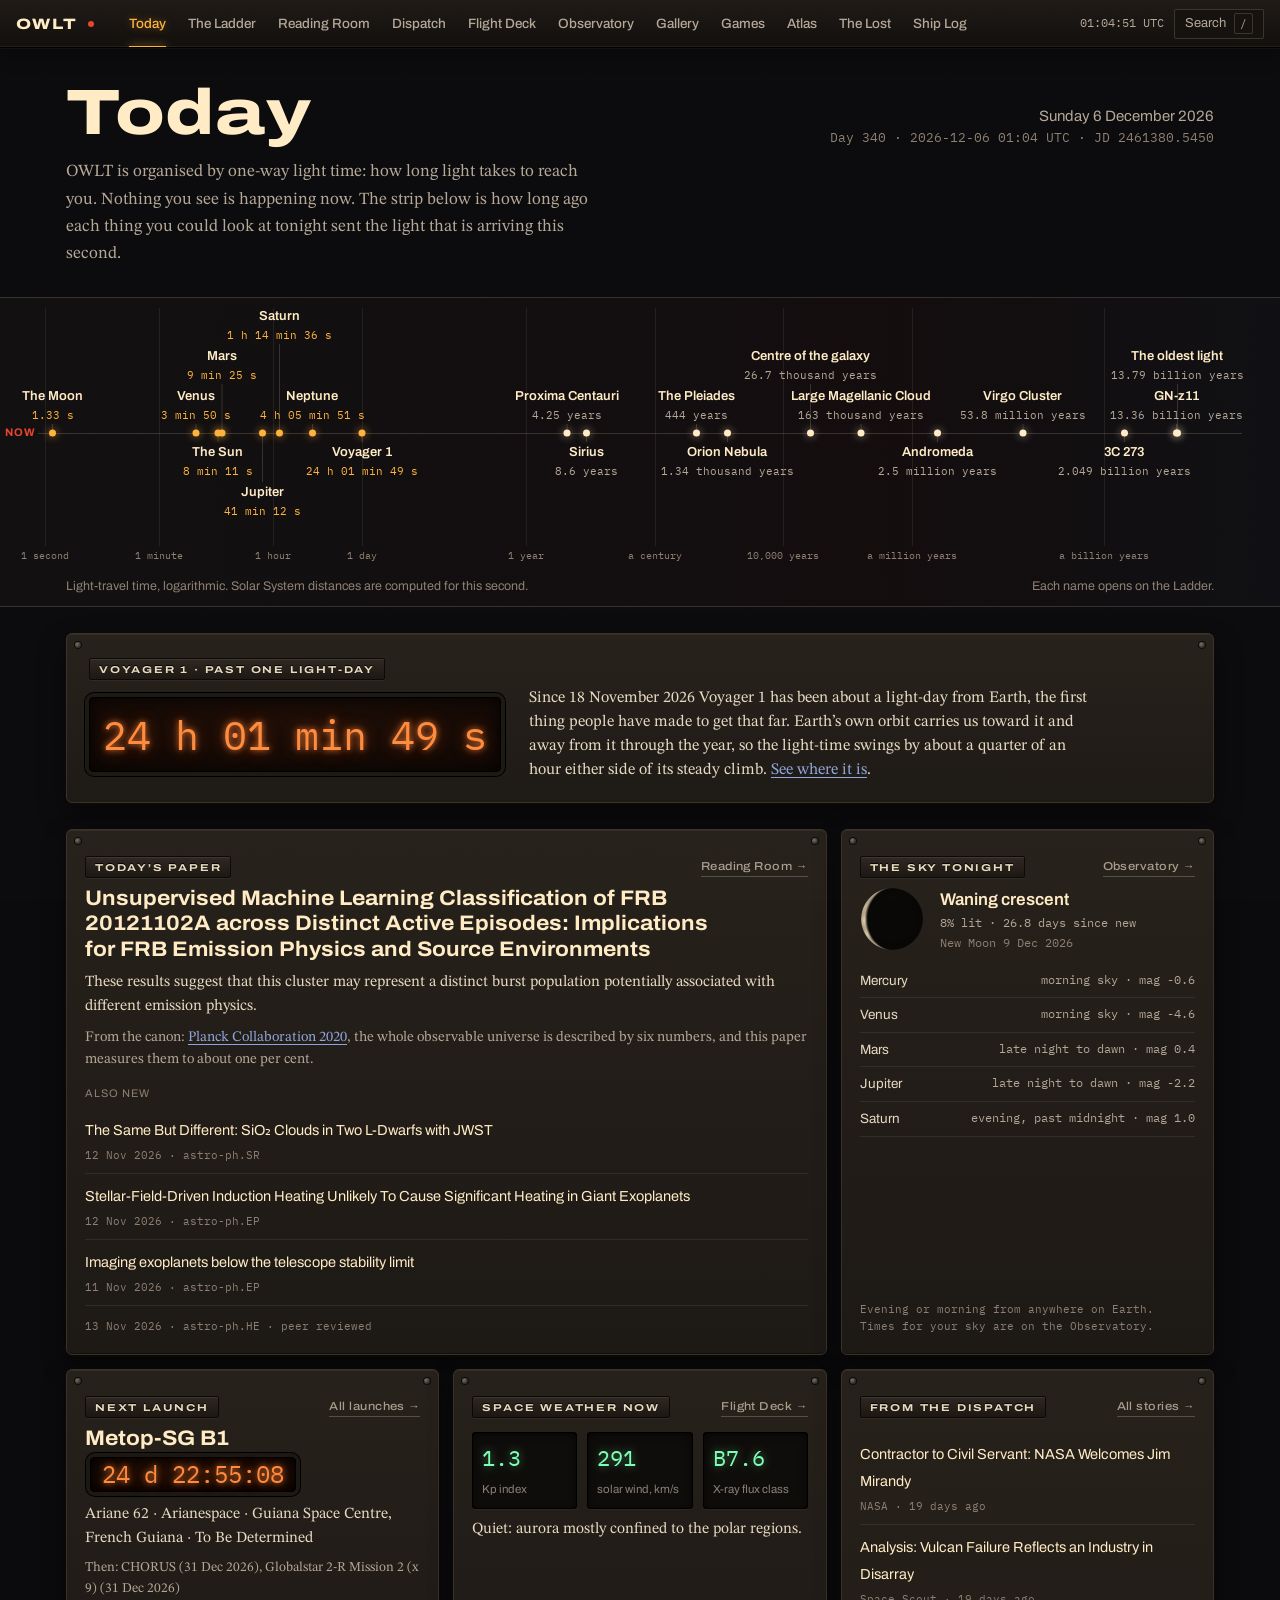
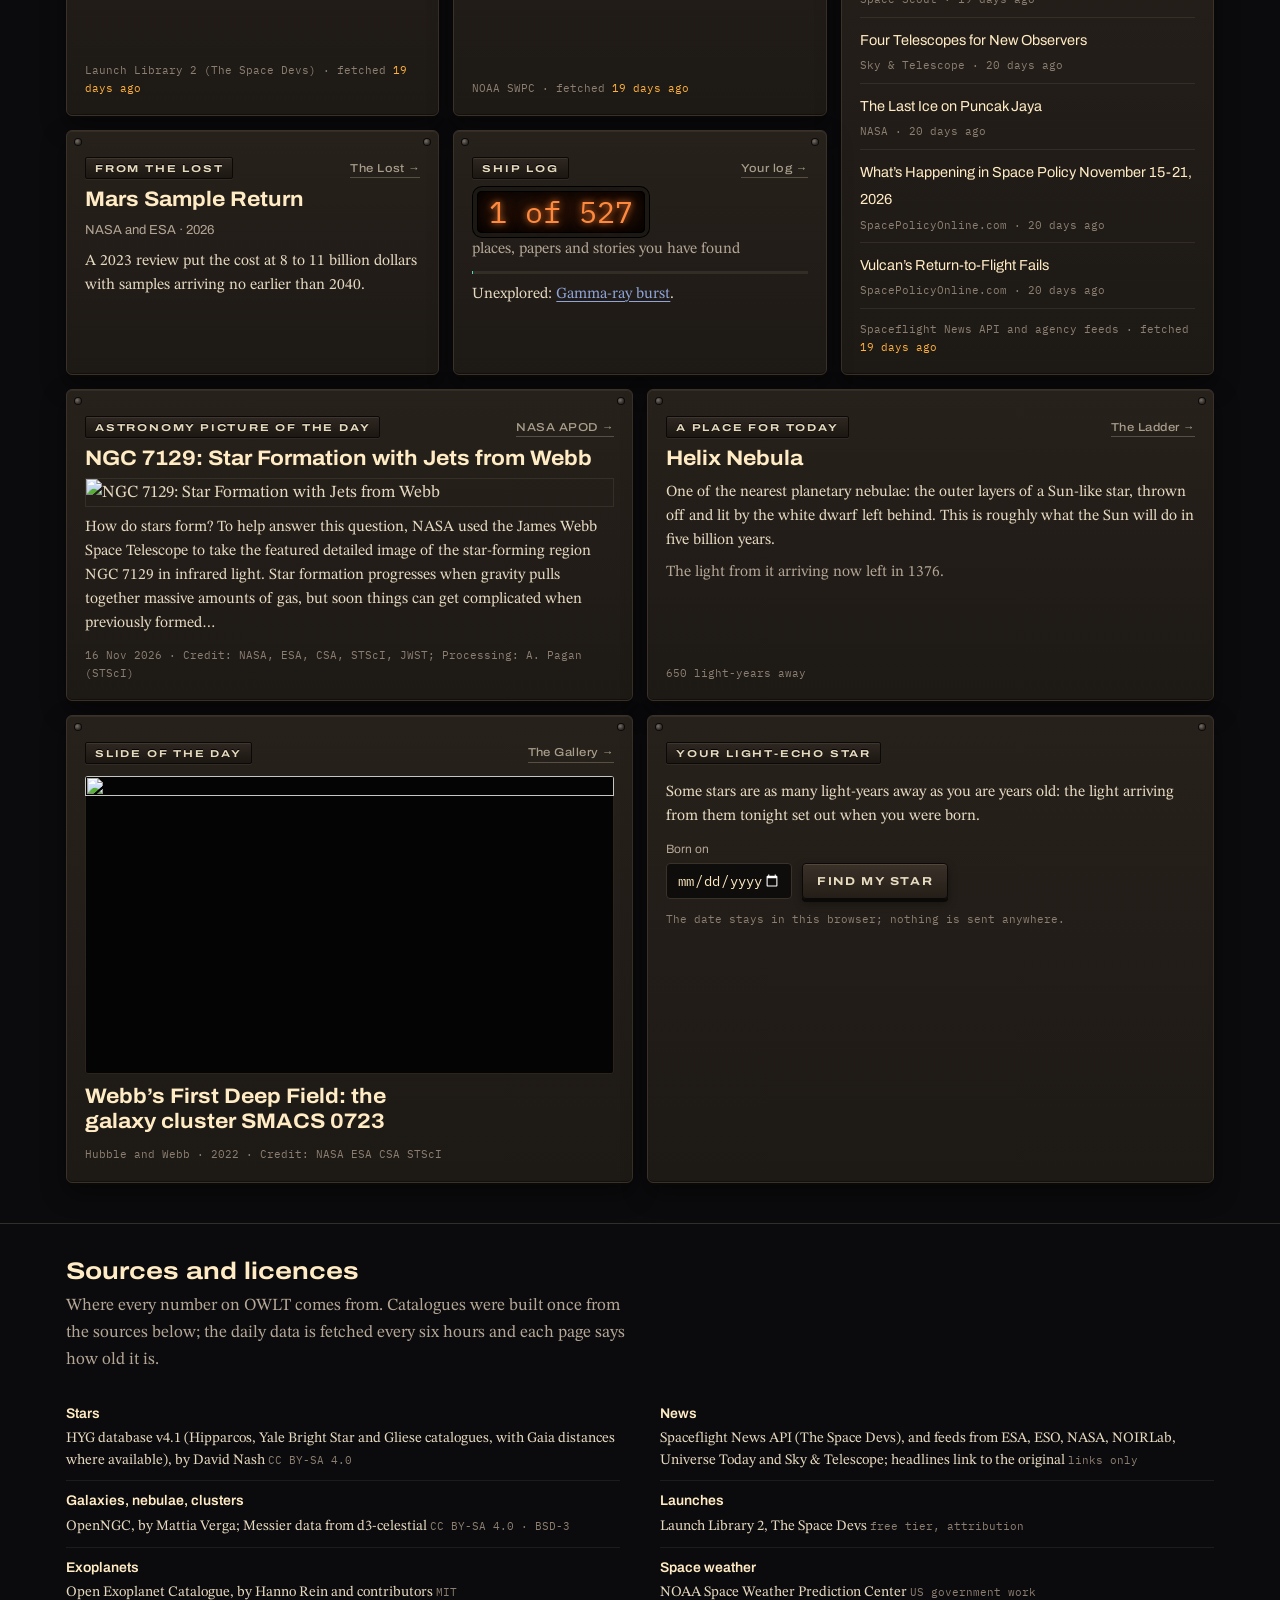
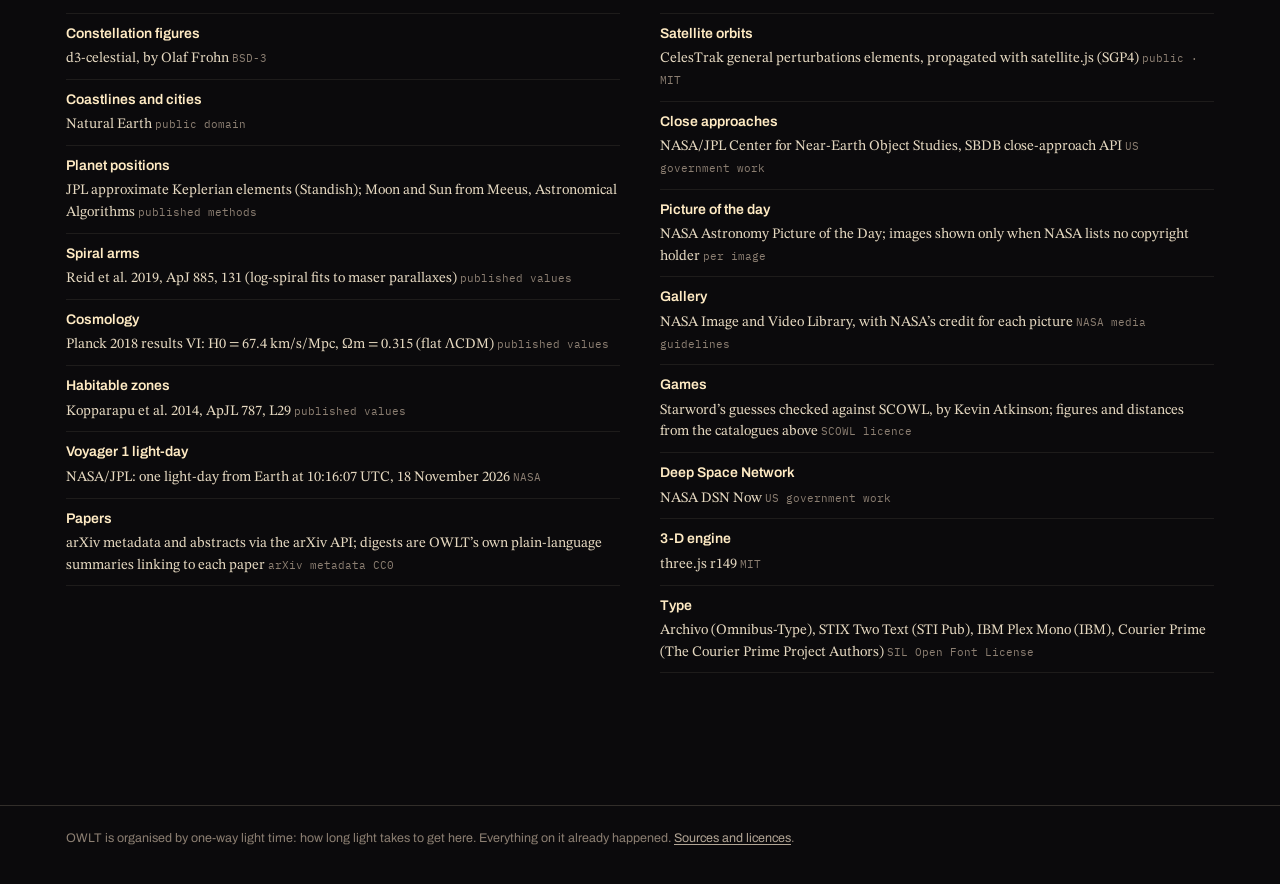
==== commit e37b3ac5: "Gallery captions without a dangling "Photo"; tidier layouts NASA's "Photo credit: NASA" endings were" ====
--- a/index.html
+++ b/index.html
@@ -56,7 +56,7 @@
 .card p{font-size:15.5px;line-height:1.55;margin-top:8px}
 .card .meta{margin-top:auto;padding-top:12px;font-family:var(--f-data);font-size:11px;color:var(--faint)}
 .card .empty{color:var(--faint);font-family:var(--f-display);font-size:13.5px;margin-top:4px}
-@media (max-width:980px){.card,.card.w8,.card.w6{grid-column:span 6} .card.tall{grid-row:auto}}
+@media (max-width:980px){.card,.card.w8,.card.w6{grid-column:span 6} .card.tall{grid-row:auto} .card.echo{grid-column:span 12}}
 @media (max-width:680px){.card,.card.w8,.card.w6,.card.w12{grid-column:span 12}}
 
 .big{font-family:var(--f-data);font-size:30px;color:var(--starlight);font-variant-numeric:tabular-nums;line-height:1.15}
